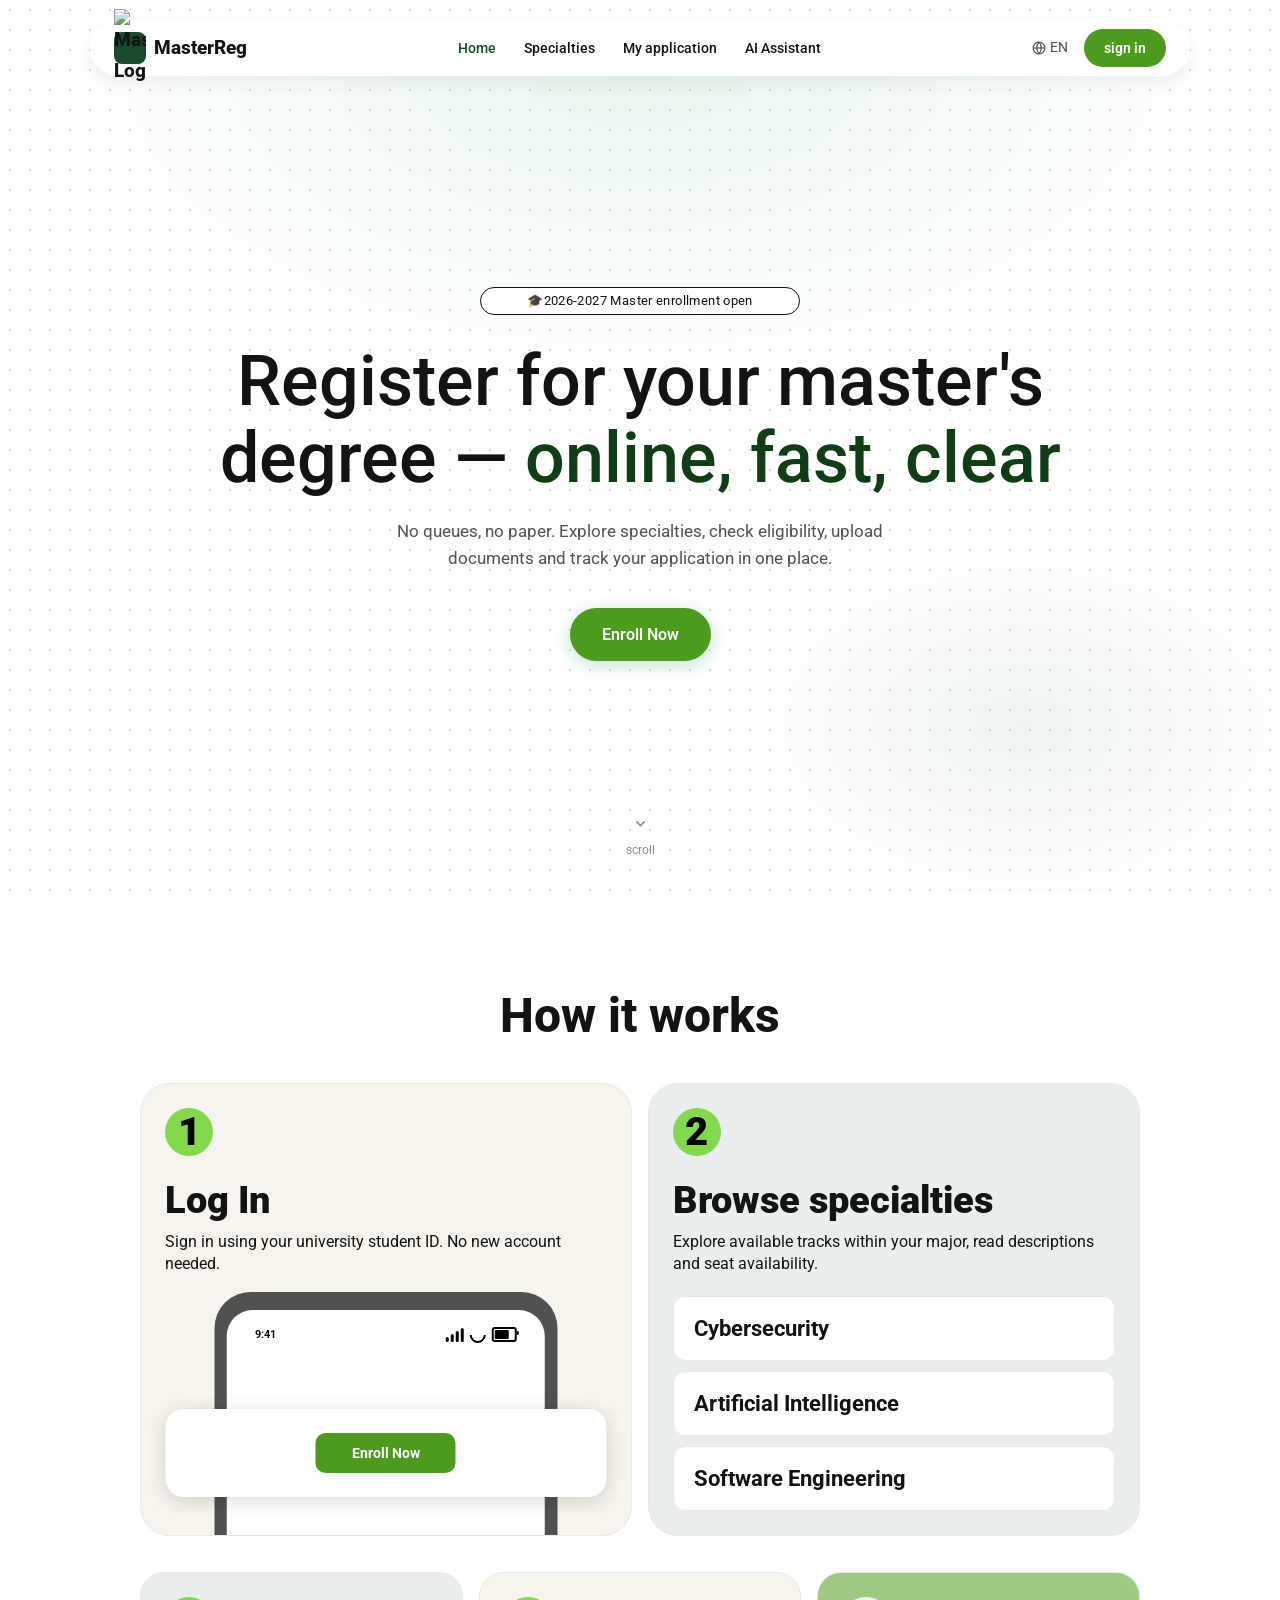
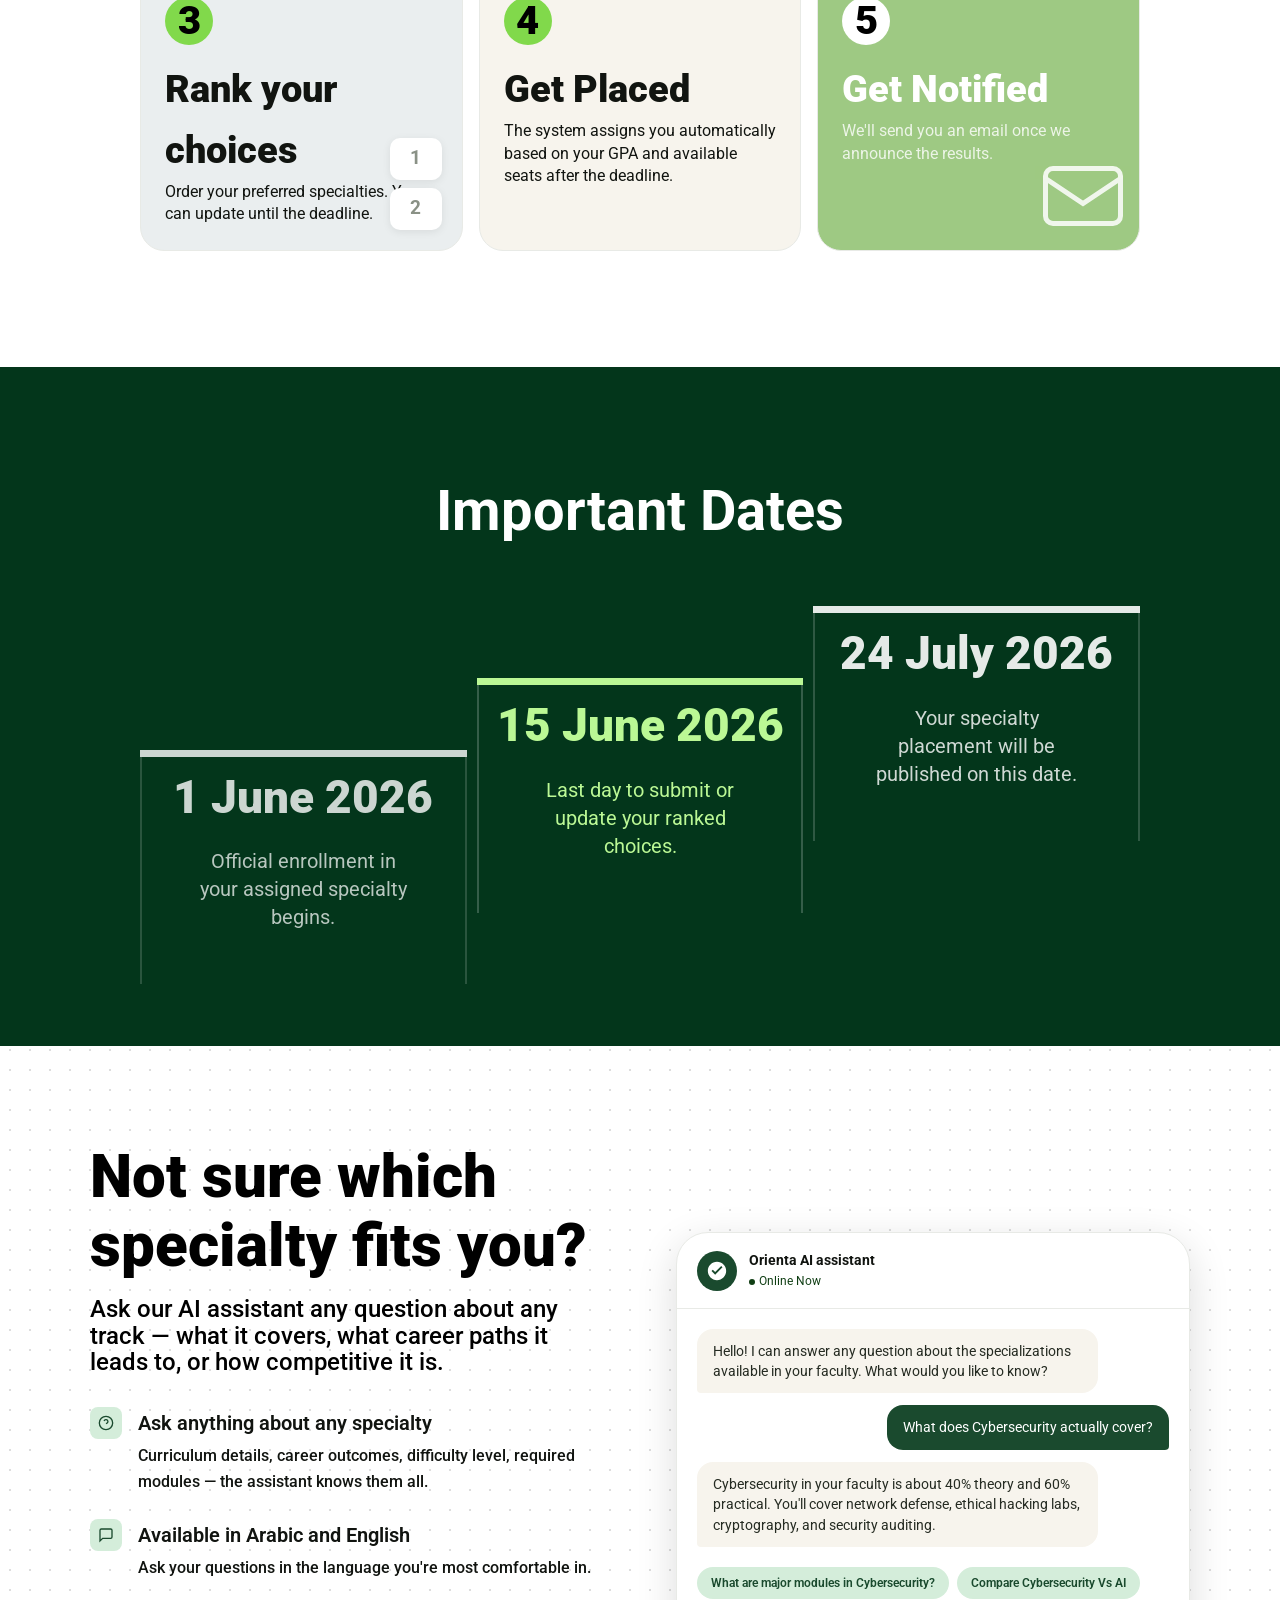
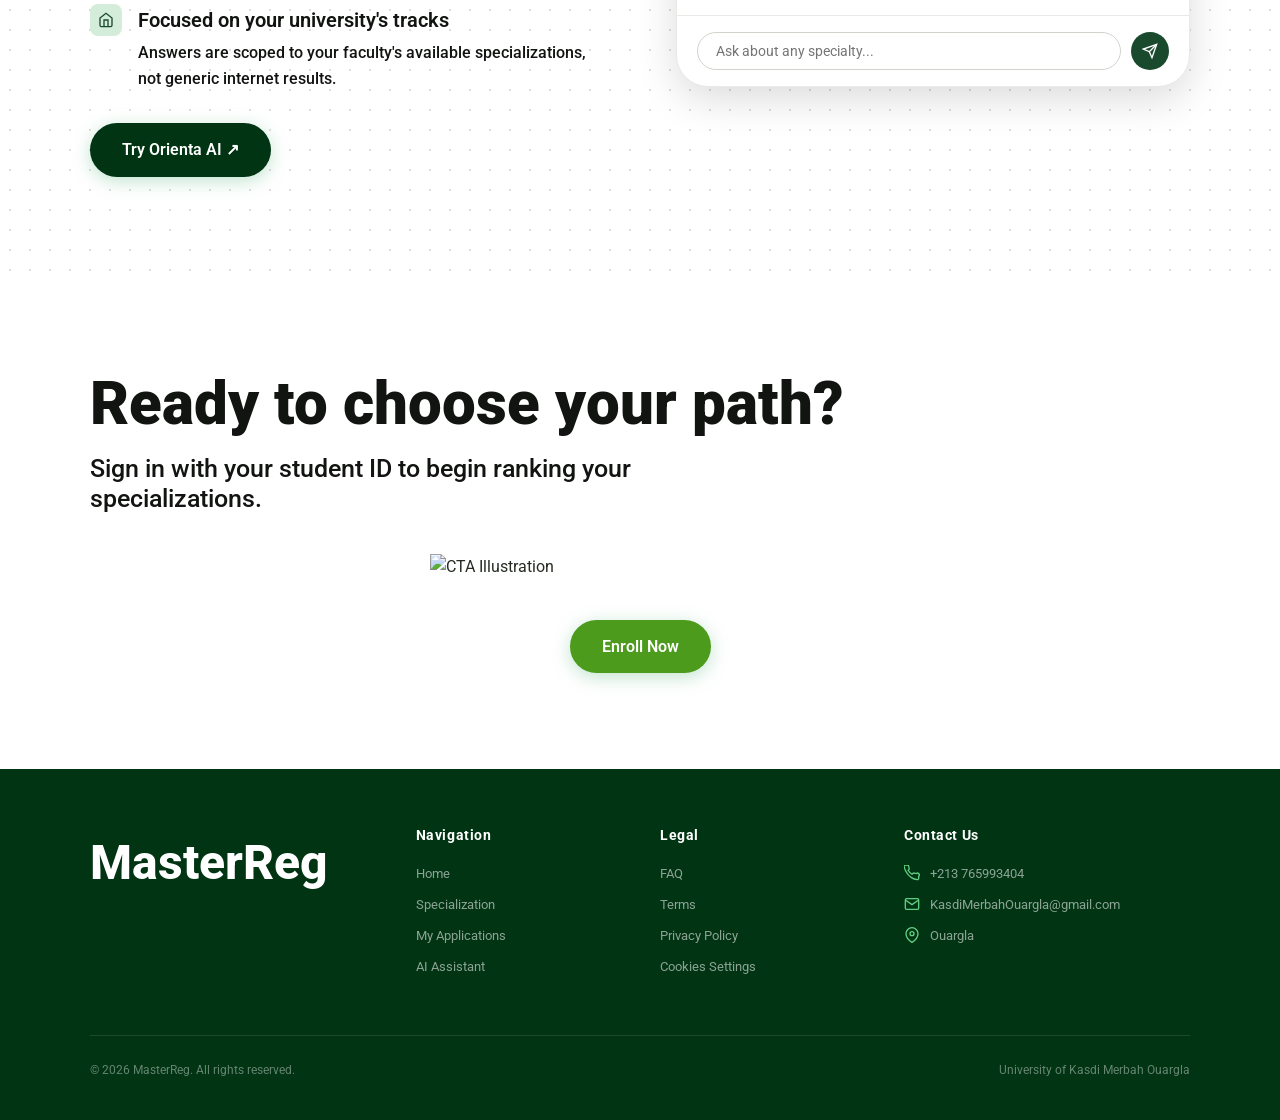
==== index.html @ 0c4c7914 "Add files via upload" ====
<!DOCTYPE html>
<html lang="en">
<head>
  <meta charset="UTF-8" />
  <meta name="viewport" content="width=device-width, initial-scale=1.0" />
  <title>MasterReg — Register for your master's degree</title>
  <link rel="stylesheet" href="style.css">
  <link href="https://fonts.googleapis.com/css2?family=Roboto:wght@400;500;700&display=swap" rel="stylesheet">
</head>
<body>

<!-- ============================================================
     NAVBAR
     ============================================================ -->
<nav class="navbar">
  <a href="index.html" class="nav-logo">
    <div class="logo-icon">
      <img src="images/logo.png" alt="MasterReg Logo">
    </div>
    MasterReg
  </a>

  <ul class="nav-links">
    <li><a href="index.html" class="active">Home</a></li>
    <li><a href="#specialties">Specialties</a></li>
    <li><a href="my-application.html">My application</a></li>
    <li><a href="orienta-ai.html">AI Assistant</a></li>
  </ul>

  <div class="nav-right">
    <span class="nav-lang">
      <svg width="14" height="14" viewBox="0 0 24 24" fill="none" stroke="currentColor" stroke-width="2"><circle cx="12" cy="12" r="10"/><line x1="2" y1="12" x2="22" y2="12"/><path d="M12 2a15 15 0 0 1 0 20M12 2a15 15 0 0 0 0 20"/></svg>
      EN
    </span>
    <a href="my-application.html" class="btn-signin">sign in</a>
  </div>
</nav>

<!-- ============================================================
     HERO
     ============================================================ -->
<section class="hero">
  <div class="hero-badge">
    
      🎓2026-2027 Master enrollment open                      
  </div>
  <h1>Register for your master's degree — <em>online, fast, clear</em></h1>
  <p>No queues, no paper. Explore specialties, check eligibility, upload documents and track your application in one place.</p>
  <div class="hero-cta">
    <a href="my-application.html" class="btn-primary">Enroll Now</a>
  </div>
  <div class="hero-scroll-hint">
    <svg viewBox="0 0 24 24" fill="none" stroke-width="2"><path d="M7 10l5 5 5-5"/></svg>
    scroll
  </div>
</section>

<!-- ============================================================
     HOW IT WORKS
     ============================================================ -->
<section class="section how-it-works" id="how-it-works">
  <div class="container">
    <h2 class="section-title">How it works</h2>
    <div class="steps-grid">

      <!-- Step 1 — Log In (tall, left) -->
      <div class="card card-1">
        <div class="badge">1</div>
        <div class="step-title">Log In</div>
        <div class="step-desc">Sign in using your university student ID. No new account needed.</div>
        <div class="phone-shadow"></div>
        <div class="phone">
          <div class="status-bar">
            <div>9:41</div>
            <div class="status-icons">
              <div class="signal"><span></span><span></span><span></span><span></span></div>
              <div class="wifi"></div>
              <div class="battery"></div>
            </div>
          </div>
        </div>
        <div class="bottom-card">
          <button class="enroll-btn">Enroll Now</button>
        </div>
      </div>

      <!-- Step 2 — Browse specialties (tall, right) -->
      <div class="card card-2">
        <div class="badge">2</div>
        <div class="step-title">Browse specialties</div>
        <div class="step-desc">Explore available tracks within your major, read descriptions and seat availability.</div>
        <div class="specialties-list">
          <div class="specialty-item">Cybersecurity</div>
          <div class="specialty-item">Artificial Intelligence</div>
          <div class="specialty-item">Software Engineering</div>
        </div>
      </div>

      <!-- Step 3 — Rank your choices (small, bottom-left) -->
      <div class="card card-3">
        <div class="badge">3</div>
        <div class="step-title">Rank your choices</div>
        <div class="step-desc">Order your preferred specialties. You can update until the deadline.</div>
        <div class="rank-illustration">
          <div class="rank-item"><span class="rank-num">1</span></div>
          <div class="rank-item"><span class="rank-num">2</span></div>
        </div>
      </div>

      <!-- Step 4 — Get Placed (small, bottom-center) -->
      <div class="card card-4">
        <div class="badge">4</div>
        <div class="step-title">Get Placed</div>
        <div class="step-desc">The system assigns you automatically based on your GPA and available seats after the deadline.</div>
      </div>

      <!-- Step 5 — Get Notified (small, bottom-right, green) -->
      <div class="card card-5">
        <div class="badge badge-dark">5</div>
        <div class="step-title step-title-light">Get Notified</div>
        <div class="step-desc step-desc-light">We'll send you an email once we announce the results.</div>
        <div class="envelope-icon">
          <svg viewBox="0 0 64 48" fill="none" xmlns="http://www.w3.org/2000/svg">
            <rect x="2" y="2" width="60" height="44" rx="6" stroke="white" stroke-width="4"/>
            <path d="M2 10l30 20L62 10" stroke="white" stroke-width="4" stroke-linecap="round"/>
          </svg>
        </div>
      </div>

    </div>
  </div>
</section>
<!-- ============================================================
     IMPORTANT DATES
     ============================================================ -->
<div class="important-dates">
  <h2 class="dates-title">Important Dates</h2>
  <div class="cards2">
      <div class="card2 card-12">
        <div class="card-date">1 June 2026</div>
        <div class="card-desc">Official enrollment in your assigned specialty begins.</div>
      </div>
      <div class="card2 card-22">
        <div class="card-date">15 June 2026</div>
        <div class="card-desc">Last day to submit or update your ranked choices.</div>
      </div>
      <div class="card2 card-32">
        <div class="card-date">24 July 2026</div>
        <div class="card-desc">Your specialty placement will be published on this date.</div>
      </div>
    </div>
</div>

<!-- ============================================================
     AI ASSISTANT SECTION
     ============================================================ -->
<section class="section ai-section">
  <div class="container">
    <div class="ai-layout">
      <div class="ai-text">
        <h2 class="section-title">Not sure which specialty fits you?</h2>
        <p class="section-sub">Ask our AI assistant any question about any track — what it covers, what career paths it leads to, or how competitive it is.</p>
        <div class="ai-benefits">
          <div class="ai-benefit">
            <div class="ai-benefit-icon">
              <svg viewBox="0 0 24 24" stroke-width="2"><circle cx="12" cy="12" r="10"/><path d="M9.09 9a3 3 0 0 1 5.83 1c0 2-3 3-3 3"/><line x1="12" y1="17" x2="12.01" y2="17"/></svg>
            </div>
            <div>
              <div class="ai-benefit-title">Ask anything about any specialty</div>
              <div class="ai-benefit-desc">Curriculum details, career outcomes, difficulty level, required modules — the assistant knows them all.</div>
            </div>
          </div>
          <div class="ai-benefit">
            <div class="ai-benefit-icon">
              <svg viewBox="0 0 24 24" stroke-width="2"><path d="M21 15a2 2 0 0 1-2 2H7l-4 4V5a2 2 0 0 1 2-2h14a2 2 0 0 1 2 2z"/></svg>
            </div>
            <div>
              <div class="ai-benefit-title">Available in Arabic and English</div>
              <div class="ai-benefit-desc">Ask your questions in the language you're most comfortable in.</div>
            </div>
          </div>
          <div class="ai-benefit">
            <div class="ai-benefit-icon">
              <svg viewBox="0 0 24 24" stroke-width="2"><path d="M3 9l9-7 9 7v11a2 2 0 0 1-2 2H5a2 2 0 0 1-2-2z"/><polyline points="9,22 9,12 15,12 15,22"/></svg>
            </div>
            <div>
              <div class="ai-benefit-title">Focused on your university's tracks</div>
              <div class="ai-benefit-desc">Answers are scoped to your faculty's available specializations, not generic internet results.</div>
            </div>
          </div>
        </div>
        <a href="orienta-ai.html" class="btn-ai">Try Orienta AI ↗</a>
      </div>

      <!-- Chat preview -->
      <div class="chat-widget">
        <div class="chat-header">
          <div class="chat-avatar">
            <svg viewBox="0 0 24 24"><path d="M12 2C6.48 2 2 6.48 2 12s4.48 10 10 10 10-4.48 10-10S17.52 2 12 2zm-2 14l-4-4 1.41-1.41L10 13.17l6.59-6.59L18 8l-8 8z"/></svg>
          </div>
          <div class="chat-info">
            <div class="chat-name">Orienta AI assistant</div>
            <div class="chat-status">Online Now</div>
          </div>
        </div>
        <div class="chat-body">
          <div class="chat-msg bot">Hello! I can answer any question about the specializations available in your faculty. What would you like to know?</div>
          <div class="chat-msg user">What does Cybersecurity actually cover?</div>
          <div class="chat-msg bot">Cybersecurity in your faculty is about 40% theory and 60% practical. You'll cover network defense, ethical hacking labs, cryptography, and security auditing.</div>
        </div>
        <div class="chat-suggestions">
          <span class="chat-suggestion">What are major modules in Cybersecurity?</span>
          <span class="chat-suggestion">Compare Cybersecurity Vs AI</span>
        </div>
        <div class="chat-input-row">
          <input class="chat-input" type="text" placeholder="Ask about any specialty..." />
          <button class="chat-send">
            <svg viewBox="0 0 24 24" stroke-width="2"><line x1="22" y1="2" x2="11" y2="13"/><polygon points="22,2 15,22 11,13 2,9"/></svg>
          </button>
        </div>
      </div>
    </div>
  </div>
</section>

<!-- ============================================================
   CTA SECTION
   ============================================================ -->
<section class="section cta-section">
  <div class="container cta-container">

    <!-- TEXT (TOP LEFT) -->
    <div class="cta-text">
      <h2 class="section-title">
        Ready to choose your path?
      </h2>

      <p class="section-sub">
        Sign in with your student ID to begin ranking your specializations.
      </p>
    </div>

    <!-- IMAGE (CENTER) -->
    <div class="cta-image">
      <img src="images/laptop.png" alt="CTA Illustration">
    </div>

    <!-- BUTTON (CENTER) -->
    <div class="cta-button">
      <a href="my-application.html" class="btn-primary">
        Enroll Now
      </a>
    </div>

  </div>
</section>

<!-- ============================================================
     FOOTER
     ============================================================ -->
<footer class="footer">
  <div class="container">
    <div class="footer-grid">
      <div class="footer-brand">
        <div class="footer-logo">MasterReg</div>
      </div>
      <div class="footer-col">
        <div class="footer-col-title">Navigation</div>
        <a href="index.html">Home</a>
        <a href="#specialties">Specialization</a>
        <a href="my-application.html">My Applications</a>
        <a href="orienta-ai.html">AI Assistant</a>
      </div>
      <div class="footer-col">
        <div class="footer-col-title">Legal</div>
        <a href="#">FAQ</a>
        <a href="#">Terms</a>
        <a href="#">Privacy Policy</a>
        <a href="#">Cookies Settings</a>
      </div>
      <div class="footer-col">
        <div class="footer-col-title">Contact Us</div>
        <div class="footer-contact">
          <div class="footer-contact-item">
            <svg viewBox="0 0 24 24" fill="none" stroke-width="2"><path d="M22 16.92v3a2 2 0 01-2.18 2 19.79 19.79 0 01-8.63-3.07A19.5 19.5 0 013.07 9.8a19.79 19.79 0 01-3.07-8.67A2 2 0 012 .18h3a2 2 0 012 1.72c.127.96.361 1.903.7 2.81a2 2 0 01-.45 2.11L6.09 7.91a16 16 0 006 6l1.27-1.27a2 2 0 012.11-.45c.907.339 1.85.573 2.81.7A2 2 0 0122 16.92z"/></svg>
            +213 765993404
          </div>
          <div class="footer-contact-item">
            <svg viewBox="0 0 24 24" fill="none" stroke-width="2"><path d="M4 4h16c1.1 0 2 .9 2 2v12c0 1.1-.9 2-2 2H4c-1.1 0-2-.9-2-2V6c0-1.1.9-2 2-2z"/><polyline points="22,6 12,13 2,6"/></svg>
            KasdiMerbahOuargla@gmail.com
          </div>
          <div class="footer-contact-item">
            <svg viewBox="0 0 24 24" fill="none" stroke-width="2"><path d="M21 10c0 7-9 13-9 13s-9-6-9-13a9 9 0 0118 0z"/><circle cx="12" cy="10" r="3"/></svg>
            Ouargla
          </div>
        </div>
      </div>
    </div>
    <div class="footer-bottom">
      <p>© 2026 MasterReg. All rights reserved.</p>
      <p>University of Kasdi Merbah Ouargla</p>
    </div>
  </div>
</footer>

<!-- Add Spec Modal -->
<div class="modal-overlay" id="addSpecModal">
  <div class="modal">
    <div class="modal-title">Add Specialization</div>
    <div class="modal-desc">Enter the name of the specialization you want to add to your list.</div>
    <input class="modal-input modal-spec-input" type="text" placeholder="e.g. Data Science" />
    <div class="modal-actions">
      <button class="btn-save-draft modal-close" style="flex:1;">Cancel</button>
      <button class="btn-submit-app modal-add-btn" style="flex:2;">Add</button>
    </div>
  </div>
</div>

<script src="js/main.js"></script>
</body>
</html>
---- style.css ----
/* Fonts loaded locally — no external requests needed */

/* ============================================================
   DESIGN SYSTEM — MasterReg
   ============================================================ */
:root {
  --green-dark: #1a4a2e;
  --green-mid:  #2d6a46;
  --green-primary: #4D9B1D;
  --green-bright: #103e14;
  --green-accent: #5fcf82;
  --green-light: #e8f5ee;
  --green-badge: #d4edda;

  --white: #ffffff;
  --off-white: #f7f8f6;
  --gray-50: #F7F4ED;
  --gray-100: #e8eae6;
  --gray-200: #d0d4cc;
  --gray-400: #8a9186;
  --gray-600: #4e5549;
  --gray-800: #252b22;
  --black: #111410;

  --font-display: 'Roboto', sans-serif;
  --font-body: 'Roboto', sans-serif;
  
  --radius-sm: 6px;
  --radius-md: 12px;
  --radius-lg: 20px;
  --radius-xl: 32px;
  --radius-full: 999px;

  --shadow-sm: 0 1px 4px rgba(0,0,0,.06);
  --shadow-md: 0 4px 16px rgba(0,0,0,.10);
  --shadow-lg: 0 12px 40px rgba(0,0,0,.14);

  --transition: .25s cubic-bezier(.4,0,.2,1);
}

/* -------- Reset -------- */
*, *::before, *::after { box-sizing: border-box; margin: 0; padding: 0; }
html { scroll-behavior: smooth; }
body {
  font-family: var(--font-body);
  color: var(--gray-800);
  background: var(--white);
  line-height: 1.6;
  -webkit-font-smoothing: antialiased;
  /* dots only behind navbar */
  background: var(--white);
  background-image: radial-gradient(#ddd 1.2px, transparent 1.2px);
  background-size: 20px 20px;
  
}
img { max-width: 100%; display: block; }
svg { overflow: hidden; flex-shrink: 0; }
a { text-decoration: none; color: inherit; }
ul { list-style: none; }
button { cursor: pointer; font-family: inherit; border: none; outline: none; }

/* ============================================================
   NAVBAR
   ============================================================ */
.navbar {
  position: sticky;
  top: 20px;
  z-index: 1000;

  width: min(1100px, calc(100% - 32px));
  margin: 0 auto;

  height: 56px;
  
  background: #ffffff;
  border-radius: 40px;

  display: flex;
  align-items: center;
  justify-content: space-between;

  padding: 0 24px;

  box-shadow: 0 6px 20px rgba(0, 0, 0, 0.06);
}
.nav-logo {
  display: flex;
  align-items: center;
  gap: 8px;
  font-family: var(--font-display);
  font-weight: 800;
  font-size: 1.2rem;
  color: var(--black);
}
.nav-logo .logo-icon {
  width: 32px; height: 32px;
  background: var(--green-dark);
  border-radius: 8px;
  display: flex; align-items: center; justify-content: center;
}
.nav-logo .logo-icon svg { width: 18px; height: 18px; fill: var(--white); display: block; }

.nav-links {
  display: flex;
  align-items: center;
  gap: 28px;
}
.nav-links a {
  font-size: .9rem;
  font-weight: 500;
  color: var(--black);
  transition: color var(--transition);
}
.nav-links a:hover, .nav-links a.active { color: var(--green-dark); }

.nav-right {
  display: flex;
  align-items: center;
  gap: 16px;
}
.nav-lang {
  font-size: .85rem;
  color: var(--gray-600);
  display: flex; align-items: center; gap: 4px;
}
.btn-signin {
  background: var(--green-primary);
  color: var(--white);
  padding: 8px 20px;
  border-radius: var(--radius-full);
  font-size: .875rem;
  font-weight: 600;
  transition: background var(--transition), transform var(--transition);
}
.btn-signin:hover { background: var(--green-mid); transform: translateY(-1px); }

.nav-avatar {
  width: 36px; height: 36px;
  border-radius: 50%;
  background: var(--green-badge);
  display: flex; align-items: center; justify-content: center;
  font-weight: 700;
  font-size: .85rem;
  color: var(--green-dark);
}

/* ============================================================
   BUTTONS
   ============================================================ */
.btn-primary {
  display: inline-flex;
  align-items: center;
  gap: 8px;
  background: var(--green-primary);
  color: var(--white);
  padding: 14px 32px;
  border-radius: var(--radius-full);
  font-size: 1rem;
  font-weight: 600;
  font-family: var(--font-display);
  transition: background var(--transition), transform var(--transition), box-shadow var(--transition);
  box-shadow: 0 4px 18px rgba(76,175,114,.35);
}
.btn-primary:hover {
  background: var(--green-accent);
  transform: translateY(-2px);
  box-shadow: 0 8px 28px rgba(76,175,114,.45);
}
.btn-secondary {
  display: inline-flex;
  align-items: center;
  gap: 8px;
  background: var(--white);
  color: var(--green-dark);
  border: 2px solid var(--green-dark);
  padding: 12px 28px;
  border-radius: var(--radius-full);
  font-size: .95rem;
  font-weight: 600;
  transition: all var(--transition);
}
.btn-secondary:hover { background: var(--green-dark); color: var(--white); }

.btn-outline-white {
  display: inline-flex;
  align-items: center;
  gap: 8px;
  background: transparent;
  color: var(--white);
  border: 2px solid rgba(255,255,255,.5);
  padding: 10px 24px;
  border-radius: var(--radius-full);
  font-size: .9rem;
  font-weight: 600;
  transition: all var(--transition);
}
.btn-outline-white:hover { background: rgba(255,255,255,.15); border-color: var(--white); }

/* ============================================================
   SECTION COMMONS
   ============================================================ */
.section { padding: 96px 40px; }
.section-sm { padding: 60px 40px; }
.container { max-width: 1100px; margin: 0 auto; }
.section-label {
  display: inline-flex;
  align-items: center;
  gap: 8px;
  background: var(--green-badge);
  color: var(--green-dark);
  padding: 6px 16px;
  border-radius: var(--radius-full);
  font-size: .8rem;
  font-weight: 600;
  margin-bottom: 20px;
  letter-spacing: .04em;
}
.section-title {
  font-family: var(--font-display);
  font-size: clamp(2rem, 5vw, 3rem);
  font-weight: 800;
  color: var(--black);
  line-height: 1.15;
  margin-bottom: 16px;
}
.section-sub {
  font-size: 1rem;
  color: var(--gray-600);
  max-width: 560px;
  line-height: 1.7;
}

/* ============================================================
   HERO
   ============================================================ */
.hero {
  min-height: calc(100vh - 64px);
  display: flex;
  flex-direction: column;
  align-items: center;
  justify-content: center;
  text-align: center;
  padding: 80px 40px;
  position: relative;
  overflow: hidden;
  
}
.hero::before {
  content: '';
  position: absolute;
  inset: 0;
  background:
    radial-gradient(ellipse 70% 60% at 50% 0%, rgba(76,175,114,.12) 0%, transparent 70%),
    radial-gradient(ellipse 40% 40% at 80% 80%, rgba(42,106,68,.08) 0%, transparent 60%);
  pointer-events: none;
}
.hero-badge {
  display: flex;
  justify-content: center;
  align-items: center;
  gap: 8px;
  background: var(--white);
  font-family: var(--font-display);;
  border: 1px solid var(--black);
  width: min(320px, calc(100% - 32px));
  color: var(--black);
  padding: 6px 18px;
  border-radius: var(--radius-full);
  font-size: .8rem;
  font-weight: 400;
  height: 28px ;
  margin-bottom: 28px;
  letter-spacing: .03em;
  animation: fadeUp .6s ease both;
}
.hero-badge span {
  display: inline-block;
  width: 8px;
  height: 8px;
  background: var(--green-bright);
  border-radius: 50%;
}
.hero h1 {
  font-family: var(--font-display);
  font-size: clamp(2.6rem, 7vw, 4.4rem);
  font-weight: 500;
  color: var(--black);
  max-width: 14ch; /* adjust this number */
  line-height: 1.1;
  max-width: 900px;
  margin-bottom: 20px;
  animation: fadeUp .7s .1s ease both;
}
.hero h1 em { font-style: normal; color: var(--green-bright); }
.hero p {
  font-size: 1.05rem;
  color: var(--gray-600);
  max-width: 500px;
  margin-bottom: 36px;
  animation: fadeUp .7s .2s ease both;
}
.hero-cta {
  animation: fadeUp .7s .3s ease both;
}
.hero-scroll-hint {
  position: absolute;
  bottom: 32px;
  left: 50%;
  transform: translateX(-50%);
  display: flex; flex-direction: column; align-items: center; gap: 8px;
  color: var(--gray-400);
  font-size: .75rem;
  animation: bounce 2s infinite;
}
.hero-scroll-hint svg { width: 20px; height: 20px; stroke: var(--gray-400); }

/* ============================================================
   HOW IT WORKS
   ============================================================ */
.how-it-works { background: var(--white); }
.how-it-works .section-title { text-align: center; }
.steps-grid {
  display: grid;
  grid-template-columns: repeat(auto-fit, minmax(200px, 1fr));
  gap: 20px;
  margin-top: 56px;
}





/* ============================================================
   AI ASSISTANT SECTION
   ============================================================ */
.ai-layout {
  display: grid;
  grid-template-columns: 1fr 1fr;
  gap: 72px;
  align-items: center;
}
.ai-section .section-title {
  font-size: 60px;
  color: #000000;
  font-weight: 900 ;
  font-family: var(--font-display);
}
.ai-section .section-sub{
  font-size: 24px;
  color: #000000;
  font-weight: 500;
  line-height: 1.1;
  font-family: var(--font-display);

}

.ai-benefits { display: flex; flex-direction: column; gap: 24px; margin: 32px 0; }
.ai-benefit {
  display: flex;
  gap: 16px;
  align-items: flex-start;
}
.ai-benefit-icon {
  width: 32px; height: 32px; flex-shrink: 0;
  background: var(--green-badge);
  border-radius: 8px;
  display: flex; align-items: center; justify-content: center;
}
.ai-benefit-icon svg { width: 16px; height: 16px; stroke: var(--green-dark); fill: none; }
.ai-benefit-title { font-weight: 600; font-size: 20px; color: var(--black); margin-bottom: 4px; font-family: var(--font-display) }
.ai-benefit-desc { font-weight: 500;font-size: 16px; color: var(--black); font-family: var(--font-display); }

/* Chat widget */
.chat-widget {
  background: var(--white);
  border-radius: var(--radius-xl);
  box-shadow: var(--shadow-lg);
  overflow: hidden;
  border: 1.5px solid var(--gray-100);
}
.btn-ai{
  display: inline-flex;
  align-items: center;
  gap: 8px;
  background: #013413;
  color: var(--white);
  padding: 14px 32px;
  border-radius: var(--radius-full);
  font-size: 1rem;
  font-weight: 600;
  font-family: var(--font-display);
  transition: background var(--transition), transform var(--transition), box-shadow var(--transition);
  box-shadow: 0 4px 18px rgba(76,175,114,.35);
}
.chat-header {
  padding: 16px 20px;
  border-bottom: 1px solid var(--gray-100);
  display: flex; align-items: center; gap: 12px;
}
.chat-avatar {
  width: 40px; height: 40px;
  background: var(--green-dark);
  border-radius: 50%;
  display: flex; align-items: center; justify-content: center;
}
.chat-avatar svg { width: 22px; height: 22px; fill: var(--white); }
.chat-info .chat-name { font-weight: 700; font-size: .9rem; color: var(--black); }
.chat-info .chat-status {
  font-size: .75rem; color: var(--green-bright);
  display: flex; align-items: center; gap: 4px;
}
.chat-info .chat-status::before {
  content: ''; width: 6px; height: 6px;
  background: var(--green-bright); border-radius: 50%;
}
.chat-body { padding: 20px; display: flex; flex-direction: column; gap: 12px; min-height: 220px; }
.chat-msg {
  max-width: 85%;
  padding: 12px 16px;
  border-radius: 16px;
  font-size: .85rem;
  line-height: 1.5;
}
.chat-msg.bot {
  background: var(--gray-50);
  color: var(--gray-800);
  align-self: flex-start;
  border-bottom-left-radius: 4px;
}
.chat-msg.user {
  background: var(--green-dark);
  color: var(--white);
  align-self: flex-end;
  border-bottom-right-radius: 4px;
}
.chat-suggestions {
  padding: 0 20px 16px;
  display: flex; flex-wrap: wrap; gap: 8px;
}
.chat-suggestion {
  padding: 6px 14px;
  background: var(--green-badge);
  color: var(--green-dark);
  border-radius: var(--radius-full);
  font-size: .78rem;
  font-weight: 600;
  cursor: pointer;
  transition: background var(--transition);
}
.chat-suggestion:hover { background: var(--green-bright); color: var(--white); }
.chat-input-row {
  padding: 16px 20px;
  border-top: 1px solid var(--gray-100);
  display: flex; gap: 10px; align-items: center;
}
.chat-input {
  flex: 1;
  border: 1.5px solid var(--gray-200);
  border-radius: var(--radius-full);
  padding: 10px 18px;
  font-size: .85rem;
  font-family: var(--font-body);
  color: var(--gray-800);
  outline: none;
  transition: border-color var(--transition);
}
.chat-input:focus { border-color: var(--green-primary); }
.chat-send {
  width: 38px; height: 38px;
  background: var(--green-dark);
  border-radius: 50%;
  display: flex; align-items: center; justify-content: center;
  transition: background var(--transition);
  flex-shrink: 0;
}
.chat-send:hover { background: var(--green-mid); }
.chat-send svg { width: 16px; height: 16px; stroke: var(--white); fill: none; }
.chat-counter { font-size: .72rem; color: var(--gray-400); text-align: right; padding: 0 20px 8px; }

/* ============================================================
   CTA SECTION
   ============================================================ */
  
.cta-section {
  background: var(--white);
}

/* overall layout */
.cta-container {
  display: flex;
  flex-direction: column;
  gap: 40px;
}

/* TEXT TOP LEFT */
.cta-text {
  text-align: left;
}
.cta-text .section-title{
  color: var(--black);
  font-size:60px;
  font-family:var(--font-display);
  font-weight:900;
}
.cta-text .section-sub{
  color: var(--black);
  font-size:25px;
  font-family:var(--font-display);
  font-weight:500;
  line-height: 1.2;
}
/* IMAGE CENTER */
.cta-image {
  display: flex;
  justify-content: center;
}

.cta-image img {
  width: 100%;
  max-width: 420px;
  height: auto;
  object-fit: contain;
}

/* BUTTON CENTER */
.cta-button {
  display: flex;
  justify-content: center;
}
/* ============================================================
   FOOTER
   ============================================================ */
.footer {
  background: #013413;
  color: var(--white);
  padding: 56px 40px 40px;
}
.footer-grid {
  display: grid;
  grid-template-columns: 1.4fr 1fr 1fr 1.4fr;
  gap: 40px;
  margin-bottom: 48px;
}
.footer-brand .footer-logo {
  font-family: var(--font-display);
  font-size: 48px;
  font-weight: 800;
  margin-bottom: 12px;
}
.footer-col-title {
  font-weight: 700;
  font-size: .85rem;
  margin-bottom: 16px;
  color: var(--white);
  letter-spacing: .04em;
}
.footer-col a {
  display: block;
  font-size: .82rem;
  color: rgba(255,255,255,.55);
  margin-bottom: 10px;
  transition: color var(--transition);
}
.footer-col a:hover { color: var(--white); }
.footer-contact { display: flex; flex-direction: column; gap: 10px; }
.footer-contact-item {
  display: flex; align-items: center; gap: 10px;
  font-size: .82rem; color: rgba(255,255,255,.55);
}
.footer-contact-item svg { width: 16px; height: 16px; stroke: var(--green-accent); flex-shrink: 0; }
.footer-bottom {
  border-top: 1px solid rgba(255,255,255,.1);
  padding-top: 24px;
  display: flex; justify-content: space-between; align-items: center;
}
.footer-bottom p { font-size: .78rem; color: rgba(255,255,255,.4); }

/* ============================================================
   MY APPLICATION PAGE
   ============================================================ */
.app-page { background: var(--gray-50); min-height: 100vh; }

.deadline-banner {
  background: var(--white);
  border-bottom: 1px solid var(--gray-100);
  padding: 12px 40px;
  display: flex;
  align-items: center;
  justify-content: center;
  gap: 16px;
}
.deadline-label {
  display: flex; align-items: center; gap: 8px;
  font-size: .85rem; font-weight: 600; color: var(--gray-600);
}
.deadline-label .dot { width: 8px; height: 8px; border-radius: 50%; background: #e87722; }
.countdown {
  display: flex;
  gap: 6px;
  align-items: center;
}
.countdown-unit {
  background: var(--green-dark);
  color: var(--white);
  padding: 4px 10px;
  border-radius: 6px;
  font-size: .9rem;
  font-weight: 700;
  font-family: var(--font-display);
  min-width: 36px;
  text-align: center;
}
.countdown-sep { color: var(--gray-600); font-weight: 700; }

.app-layout {
  display: grid;
  grid-template-columns: 1fr 320px;
  gap: 24px;
  max-width: 1000px;
  margin: 40px auto;
  padding: 0 24px 80px;
}
.app-main-title {
  font-family: var(--font-display);
  font-size: 1.6rem;
  font-weight: 800;
  color: var(--black);
  margin-bottom: 6px;
}
.app-main-desc { font-size: .9rem; color: var(--gray-600); margin-bottom: 24px; }

.card {
  background: var(--white);
  border-radius: var(--radius-lg);
  border: 1.5px solid var(--gray-100);
  padding: 28px;
  margin-bottom: 20px;
}
.card-title {
  font-family: var(--font-display);
  font-size: 1rem;
  font-weight: 700;
  color: var(--black);
  margin-bottom: 6px;
}
.card-sub { font-size: .8rem; color: var(--gray-400); margin-bottom: 20px; }

.specialization-list { display: flex; flex-direction: column; gap: 10px; }
.spec-item {
  display: flex;
  align-items: center;
  gap: 12px;
  padding: 14px 18px;
  background: var(--gray-50);
  border-radius: var(--radius-md);
  border: 1.5px solid var(--gray-100);
  cursor: grab;
  transition: box-shadow var(--transition), border-color var(--transition);
  user-select: none;
}
.spec-item:hover { box-shadow: var(--shadow-sm); border-color: var(--green-badge); }
.spec-item.dragging { opacity: .5; box-shadow: var(--shadow-md); }
.spec-rank {
  width: 28px; height: 28px; flex-shrink: 0;
  border-radius: 50%;
  background: var(--green-badge);
  color: var(--green-dark);
  font-weight: 800; font-size: .85rem;
  display: flex; align-items: center; justify-content: center;
}
.spec-name { flex: 1; font-weight: 600; font-size: .9rem; color: var(--gray-800); }
.spec-seats { font-size: .75rem; color: var(--gray-400); }
.spec-remove {
  width: 28px; height: 28px;
  border-radius: 50%;
  background: #ffeaea;
  color: #d63f3f;
  display: flex; align-items: center; justify-content: center;
  transition: background var(--transition);
  flex-shrink: 0;
}
.spec-remove:hover { background: #ffd0d0; }
.spec-remove svg { width: 14px; height: 14px; stroke: currentColor; fill: none; }
.drag-handle { color: var(--gray-300); cursor: grab; margin-right: 4px; }

.add-spec-btn {
  width: 100%;
  padding: 14px;
  background: transparent;
  border: 1.5px dashed var(--gray-200);
  border-radius: var(--radius-md);
  color: var(--gray-400);
  font-size: .85rem;
  font-weight: 500;
  display: flex; align-items: center; justify-content: center; gap: 8px;
  transition: border-color var(--transition), color var(--transition);
  margin-top: 10px;
}
.add-spec-btn:hover { border-color: var(--green-primary); color: var(--green-primary); }

.app-form-actions {
  display: flex; gap: 12px; margin-top: 24px;
}
.btn-save-draft {
  flex: 1;
  background: var(--white);
  border: 1.5px solid var(--gray-200);
  color: var(--gray-600);
  padding: 13px 20px;
  border-radius: var(--radius-full);
  font-size: .9rem;
  font-weight: 600;
  transition: all var(--transition);
}
.btn-save-draft:hover { border-color: var(--green-dark); color: var(--green-dark); }
.btn-submit-app {
  flex: 2;
  background: var(--green-dark);
  color: var(--white);
  padding: 13px 20px;
  border-radius: var(--radius-full);
  font-size: .9rem;
  font-weight: 600;
  transition: all var(--transition);
}
.btn-submit-app:hover { background: var(--green-mid); }

/* Student profile card */
.profile-card {
  background: var(--white);
  border-radius: var(--radius-lg);
  border: 1.5px solid var(--gray-100);
  padding: 24px;
  margin-bottom: 20px;
}
.profile-avatar {
  width: 48px; height: 48px;
  border-radius: 50%;
  background: var(--green-badge);
  display: flex; align-items: center; justify-content: center;
  font-weight: 800; font-size: 1.1rem;
  color: var(--green-dark);
  margin-bottom: 12px;
}
.profile-name { font-weight: 700; font-size: 1rem; color: var(--black); margin-bottom: 4px; }
.profile-detail { font-size: .8rem; color: var(--gray-500); margin-bottom: 2px; }

.instructions-card {
  background: var(--white);
  border-radius: var(--radius-lg);
  border: 1.5px solid var(--gray-100);
  padding: 24px;
  margin-bottom: 20px;
}
.instructions-card .card-title { margin-bottom: 16px; }
.instruction-list { display: flex; flex-direction: column; gap: 14px; }
.instruction-item { display: flex; gap: 12px; align-items: flex-start; }
.instruction-num {
  width: 24px; height: 24px; flex-shrink: 0;
  border-radius: 50%;
  background: var(--green-badge);
  color: var(--green-dark);
  font-size: .78rem; font-weight: 800;
  display: flex; align-items: center; justify-content: center;
}
.instruction-text { font-size: .83rem; color: var(--gray-600); line-height: 1.5; }

.orienta-card {
  background: var(--white);
  border-radius: var(--radius-lg);
  border: 1.5px solid var(--gray-100);
  padding: 24px;
}
.orienta-card .orienta-logo-row {
  display: flex; align-items: center; gap: 10px; margin-bottom: 12px;
}
.orienta-small-icon {
  width: 32px; height: 32px;
  background: var(--green-dark);
  border-radius: 8px;
  display: flex; align-items: center; justify-content: center;
}
.orienta-small-icon svg { width: 18px; height: 18px; fill: var(--white); }
.orienta-card-title { font-weight: 700; font-size: .95rem; color: var(--black); }
.orienta-card-desc { font-size: .82rem; color: var(--gray-600); margin-bottom: 16px; line-height: 1.5; }
.btn-orienta {
  display: inline-flex; align-items: center; gap: 6px;
  background: var(--green-dark);
  color: var(--white);
  padding: 10px 20px;
  border-radius: var(--radius-full);
  font-size: .85rem;
  font-weight: 600;
  transition: background var(--transition);
}
.btn-orienta:hover { background: var(--green-mid); }

/* ============================================================
   ORIENTA AI PAGE
   ============================================================ */
.orienta-page { background: var(--off-white); min-height: 100vh; }
.orienta-hero {
  text-align: center;
  padding: 80px 40px 56px;
}
.orienta-main-icon {
  width: 80px; height: 80px;
  background: var(--green-dark);
  border-radius: 20px;
  display: flex; align-items: center; justify-content: center;
  margin: 0 auto 24px;
  box-shadow: 0 8px 28px rgba(26,74,46,.35);
}
.orienta-main-icon svg { width: 44px; height: 44px; fill: var(--white); }
.orienta-hero h1 {
  font-family: var(--font-display);
  font-size: clamp(1.8rem, 4vw, 2.6rem);
  font-weight: 800;
  color: var(--black);
  max-width: 540px;
  margin: 0 auto 16px;
}
.orienta-hero p {
  font-size: 1rem;
  color: var(--gray-600);
  max-width: 480px;
  margin: 0 auto;
}

.orienta-prompts {
  display: flex;
  justify-content: center;
  gap: 16px;
  flex-wrap: wrap;
  padding: 0 40px 40px;
  max-width: 800px;
  margin: 0 auto;
}
.prompt-card {
  background: var(--white);
  border: 1.5px solid var(--gray-100);
  border-radius: var(--radius-md);
  padding: 14px 20px;
  cursor: pointer;
  transition: all var(--transition);
  text-align: left;
  min-width: 180px;
  flex: 1;
  max-width: 220px;
}
.prompt-card:hover { border-color: var(--green-primary); box-shadow: var(--shadow-sm); }
.prompt-card-label {
  font-size: .78rem;
  color: var(--gray-400);
  margin-bottom: 4px;
  display: flex; align-items: center; gap: 6px;
}
.prompt-card-label svg { width: 14px; height: 14px; stroke: var(--gray-400); }
.prompt-card-text { font-size: .88rem; font-weight: 600; color: var(--gray-800); }

.orienta-chat-container {
  max-width: 720px;
  margin: 0 auto;
  padding: 0 24px 80px;
}
.orienta-chat {
  background: var(--white);
  border-radius: var(--radius-xl);
  border: 1.5px solid var(--gray-100);
  overflow: hidden;
  box-shadow: var(--shadow-md);
}
.orienta-chat-body {
  padding: 24px;
  min-height: 300px;
  display: flex;
  flex-direction: column;
  gap: 14px;
  max-height: 500px;
  overflow-y: auto;
}
.orienta-input-area {
  padding: 16px 20px;
  border-top: 1px solid var(--gray-100);
}
.orienta-input-row {
  display: flex; align-items: center; gap: 10px;
  border: 1.5px solid var(--gray-200);
  border-radius: var(--radius-full);
  padding: 8px 8px 8px 18px;
  transition: border-color var(--transition);
}
.orienta-input-row:focus-within { border-color: var(--green-primary); }
.orienta-input {
  flex: 1;
  border: none; outline: none;
  font-size: .9rem;
  font-family: var(--font-body);
  color: var(--gray-800);
  background: transparent;
}
.char-count { font-size: .75rem; color: var(--gray-400); }
.orienta-tags {
  display: flex; gap: 8px; flex-wrap: wrap;
  padding: 12px 20px 0;
}
.orienta-tag {
  padding: 6px 14px;
  background: var(--gray-50);
  border: 1.5px solid var(--gray-100);
  border-radius: var(--radius-full);
  font-size: .78rem;
  font-weight: 600;
  color: var(--gray-600);
  cursor: pointer;
  transition: all var(--transition);
}
.orienta-tag:hover { border-color: var(--green-primary); color: var(--green-dark); background: var(--green-badge); }

/* ============================================================
   ANIMATIONS
   ============================================================ */
@keyframes fadeUp {
  from { opacity: 0; transform: translateY(24px); }
  to   { opacity: 1; transform: translateY(0); }
}
@keyframes bounce {
  0%, 100% { transform: translateX(-50%) translateY(0); }
  50%       { transform: translateX(-50%) translateY(8px); }
}
@keyframes countdown-pulse {
  0%, 100% { opacity: 1; }
  50%       { opacity: .7; }
}
.countdown-unit { animation: countdown-pulse 1s infinite; }

/* ============================================================
   MODAL / OVERLAY
   ============================================================ */
.modal-overlay {
  position: fixed; inset: 0;
  background: rgba(0,0,0,.4);
  display: flex; align-items: center; justify-content: center;
  z-index: 200;
  opacity: 0; pointer-events: none;
  transition: opacity var(--transition);
}
.modal-overlay.open { opacity: 1; pointer-events: all; }
.modal {
  background: var(--white);
  border-radius: var(--radius-xl);
  padding: 36px;
  max-width: 480px;
  width: 90%;
  transform: scale(.95);
  transition: transform var(--transition);
}
.modal-overlay.open .modal { transform: scale(1); }
.modal-title { font-family: var(--font-display); font-size: 1.3rem; font-weight: 800; margin-bottom: 8px; }
.modal-desc { font-size: .9rem; color: var(--gray-600); margin-bottom: 24px; }
.modal-input {
  width: 100%;
  border: 1.5px solid var(--gray-200);
  border-radius: var(--radius-md);
  padding: 12px 16px;
  font-size: .9rem;
  font-family: var(--font-body);
  margin-bottom: 12px;
  outline: none;
  transition: border-color var(--transition);
}
.modal-input:focus { border-color: var(--green-primary); }
.modal-actions { display: flex; gap: 10px; margin-top: 20px; }

/* ============================================================
   RESPONSIVE
   ============================================================ */
@media (max-width: 900px) {
  .ai-layout { grid-template-columns: 1fr; }
  .footer-grid { grid-template-columns: 1fr 1fr; }
  .app-layout { grid-template-columns: 1fr; }
  .steps-grid { grid-template-columns: repeat(2, 1fr); }
  .dates-timeline { flex-direction: column; align-items: center; gap: 32px; }
  .dates-timeline::before { display: none; }
  .date-item { padding-bottom: 0 !important; width: 100%; }
  .date-item::before { display: none; }
  .important-dates { margin: 0 16px 60px; padding: 48px 28px; }
  .orienta-prompts { flex-direction: column; align-items: center; }
  .prompt-card { max-width: 100%; }
}
@media (max-width: 600px) {
  .navbar { padding: 0 16px; }
  .nav-links { display: none; }
  .section, .section-sm { padding: 60px 16px; }
  .hero { padding: 60px 16px; }
  .footer-grid { grid-template-columns: 1fr; }
  .steps-grid { grid-template-columns: 1fr; }
  .app-form-actions { flex-direction: column; }
}
/* ============================================================
   HOW IT WORKS — CARDS
   ============================================================ */
.steps-grid {
  display: grid;
  /* 6-column logic: 3+3 for top row, 2+2+2 for bottom row */
  grid-template-columns: repeat(6, 1fr);
  gap: 16px; 
  margin-top: 40px;
  max-width: 1000px; /* Reduced container for a tighter look */
  margin-left: auto;
  margin-right: auto;
}

/* TOP ROW: Two equal cards (3 columns each) */
.card-1 { 
  grid-column: span 3; 
  max-width: 480px; 
}
.card-2 { 
  grid-column: span 3; 
  max-width: 480px; 
}


/* BOTTOM ROW: Three equal cards (2 columns each) */
.card-3 { grid-column: span 2; }
.card-4 { grid-column: span 2; }
.card-5 { grid-column: span 2; }

.card {
  border-radius: 24px;
  padding: 24px; /* Scaled down from 40px */
  display: flex;
  flex-direction: column;
  position: relative;
  overflow: hidden;
  min-height: 340px; /* Scaled down from 420px */
  box-sizing: border-box;
}
.card-1 { background: #F7F4ED; }
.card-2 { background: #EAEEEF; }
.card-3 { background: #EAEEEF; min-height: 320px; }
.card-4 { background: #F7F4ED; min-height: 320px; }
.card-5 { background: #9EC983; min-height: 320px; }

/* Badge */
.badge {
  width: 48px;
  height: 48px;
  font-family: var(--font-display);
  background: #81D94B;
  border-radius: 50%;
  display: flex;
  justify-content: center;
  align-items: center;
  font-size: 40px;
  font-weight: 900;
  color: #000;
  flex-shrink: 0;
  margin-bottom: 14px;
}

.badge-dark {
  background: #ffffff;
  color: #000000;
}

/* Titles & descriptions */
.step-title {
  font-family: var(--font-display);
  font-size: 38px;
  font-weight: 900;
  color: var(--black);
}

.step-desc {
  font-family: var(--font-display);
  font-size: 16px;
  color: var(--black);
  line-height: 1.4;
  max-width: 100%; /* Fluid width fallback */
}

.step-title-light { color: #fff; }
.step-desc-light  { color: rgba(255,255,255,0.8); }

/* ---- Card 1: Log In (phone mockup) ---- */
.card-1 {
  width:100%;          /* Changed from fixed 540px to responsive */
  max-width: 540px;     /* Prevents it from bloating on giant monitors */
  max-height: 470px;    /* Changed from fixed height to fluid min-height */
  background: #F7F4ED;
  border-radius: 30px;
  position: relative;
  overflow: hidden;
  min-height: 400px;
}

.phone-shadow {
  position: absolute;
  width: 70%;
  height: 54%;
  background: #525151;
  left: 50%;
  transform: translateX(-50%);
  bottom: 0;
  border-radius: 36px 36px 0 0;
}

.phone {
  position: absolute;
  width: 65%;
  height: 50%;
  background: white;
  left: 50%;
  transform: translateX(-50%);
  bottom: 0;
  border-radius: 26px 26px 0 0;
  overflow: hidden;
}

.status-bar {
  height: 50px;
  padding: 0 28px;
  display: flex;
  justify-content: space-between;
  align-items: center;
  font-size: 11px;
  font-weight: 600;
  color: #000;
}

.status-icons { display: flex; gap: 6px; align-items: center; }
.signal { display: flex; gap: 2px; align-items: flex-end; }
.signal span { width: 3px; background: #000; border-radius: 2px; }
.signal span:nth-child(1){height:5px;}
.signal span:nth-child(2){height:8px;}
.signal span:nth-child(3){height:11px;}
.signal span:nth-child(4){height:14px;}

.wifi {
  width: 16px; height: 16px;
  border: 2px solid #000;
  border-top-color: transparent;
  border-left-color: transparent;
  border-radius: 50%;
  transform: rotate(45deg);
}

.battery {
  width: 25px; height: 15px;
  border: 2px solid #000;
  border-radius: 3px;
  position: relative;
}
.battery::before {
  content: "";
  position: absolute;
  top: 1px; left: 1px;
  width: 14px; height: 9px;
  background: #000;
  border-radius: 1px;
}
.battery::after {
  content: "";
  position: absolute;
  right: -4px; top: 2px;
  width: 2px; height: 4px;
  background: #000;
  border-radius: 1px;
}

.bottom-card {
  position: absolute;
  left: 50%;
  transform: translateX(-50%);
  bottom: 38px;
  width: 90%;
  height: 88px;
  background: white;
  border-radius: 18px;
  box-shadow: 0 4px 20px rgba(0,0,0,0.15);
  display: flex;
  justify-content: center;
  align-items: center;
  z-index: 2;
}

.enroll-btn {
  width: 140px; height: 40px;
  border: none;
  border-radius: 10px;
  background: #4D9B1D;
  color: white;
  font-size: 14px;
  font-weight: 700;
  cursor: pointer;
  transition: 0.2s;
}
.enroll-btn:hover { background: #438918; transform: translateY(-1px); }

/* ---- Card 2: Browse specialties ---- */
.card-2 {
  width: 100%;          /* Changed from fixed 540px to responsive */
  max-width: 100%; 
  max-height: 470px;    /* Match height layout elegantly */
  background: #EAEEEF;
  border-radius: 30px;
  position: relative;
  overflow: hidden;
  min-height: 400px;
}

.specialties-list {
  margin-top: 20px;
  display: flex;
  flex-direction: column;
  gap: 10px;
  width: 100%;
}

.specialty-item {
  background: white;
  border-radius: 12px;
  padding: 14px 20px;
  font-size: 22px;
  font-weight: 700;
  color: var(--black);
  border: 1px solid var(--gray-100);
}

/* ---- Card 3: Rank your choices ---- */
.card-3 { min-height: 260px; }

.rank-illustration {
  position: absolute;
  bottom: 20px;
  right: 20px;
  display: flex;
  flex-direction: column;
  gap: 8px;
}

.rank-item {
  background: white;
  border-radius: 10px;
  width: 52px; height: 42px;
  display: flex;
  align-items: center;
  justify-content: center;
  box-shadow: 0 2px 8px rgba(0,0,0,0.08);
}

.rank-num {
  font-size: 1.2rem;
  font-weight: 700;
  color: var(--gray-400);
}

/* ---- Card 4: Get Placed ---- */
.card-4 { min-height: 260px; }

/* ---- Card 5: Get Notified (green) ---- */
.card-5 {
  background: #9EC983;
  min-height: 260px;
}

.envelope-icon {
  position: absolute;
  bottom: 16px;
  right: 16px;
  width: 80px;
  opacity: 0.85;
}

.envelope-icon svg { width: 100%; height: auto; }

/* ============================================================
   RESPONSIVE — CARDS (Breakpoints adjusted)
   ============================================================ */
@media (max-width: 992px) {
  .steps-grid {
    grid-template-columns: 1fr 1fr; /* Shifts into a 2-column flow */
  }
  .card-1 { grid-column: 1; min-height: 400px; }
  .card-2 { grid-column: 2; min-height: 400px; }
  .card-3 { grid-column: 1; }
  .card-4 { grid-column: 2; }
  .card-5 { grid-column: 1 / 3; } /* Spans across both bottom columns */
}

@media (max-width: 600px) {
  .steps-grid { 
    grid-template-columns: 1fr; /* Single vertical column layout */
  }
  .card-1, .card-2, .card-3, .card-4, .card-5 { 
    grid-column: 1; 
  }
  .card-1, .card-2 { min-height: 380px; }
  .card-3, .card-4, .card-5 { min-height: 220px; }
  
  .step-title {
    font-size: 30px; /* Scales typography down smoothly for smaller phone viewports */
  }
}


/*-----------------------------------------
/* ============================================================
   IMPORTANT DATES SECTION
   ============================================================ */
.important-dates {
  background-image: url('images/green_backgrounf.png'); /* your image path */
  background-size: cover;       /* makes image fill the section */
  background-position: center;  /* centers image */
  background-repeat: no-repeat;

  background-color: #03361b; /* Dark green background */
  padding: 100px 20px;
  text-align: center;
  font-family: var(--font-display);
  color: #ffffff;
  min-height:520px;
}

.dates-title {
  font-size: 56px;
  font-weight: 700;
  margin-bottom: 50px;
  font-family: var(--font-display);
}

.cards2 {
  display: flex;
  justify-content: center;
  align-items: flex-end; /* Aligns cards to the bottom of the flex container */
  gap: 10px;
  max-width: 1000px;
  margin: 0 auto;
  min-height: 340px; /* Gives room for the "stepping" effect */
}

.card2 {
  flex: 1;
  padding: 15px 15px;
  border-top: 7px solid #ffffff; /* The white line at the top */
  text-align: center;
  display: flex;
  flex-direction: column;
  gap: 10px;
  position: relative;
}

/* --- The Stepping Effect --- */
.card-12 {
  align-self: flex-end; /* Lowest step */
  opacity: 0.8;
}

.card-22 {
  align-self: center; /* Middle step */
  border-top-color: #BBF895; /* Light green line for the active/middle step */
}

.card-22 .card-date {
  color: #BBF895; /* Light green text for middle date */
}
.card-22 .card-desc {
  color: #BBF895; /* Light green text for middle date */
}

.card-32 {
  align-self: flex-start; /* Highest step */
  opacity: 0.9;
}

/* Text Styles */
.card-date {
  font-size: 46px;
  font-weight: 900;
  line-height: 1.1;
  font-family: var(--font-display);
  margin-bottom:15px;
}

.card-desc {
  font-size: 20px;
  line-height: 1.4;
  font-weight: 400;
  color: rgba(255, 255, 255, 0.9);
  font-family: var(--font-display);
  padding: 0 40px;
}
/* Side lines using pseudo-elements */
.card2::before,
.card2::after {
  content: "";
  position: absolute;
  top: 0;
  width: 2px; /* Thickness of the line */
  height: 120%; /* Makes the line shorter than the card, like the image */
  background: rgba(255, 255, 255, 0.2); /* Faded white color */
}

/* Left line */
.card2::before {
  left: 0;
}

/* Right line */
.card2::after {
  right: 0;
}
/*============================================================
   RESPONSIVE — CARDS (Corrected Breakpoint)
   ============================================================ */
@media (max-width: 768px) { /* Changed from 100% to 768px */
  .important-dates {
    height: auto; /* Allows the container to expand as cards stack */
  }

  .cards2 {
    flex-direction: column;
    align-items: stretch;
    min-height: auto;
    width: 100%; /* Ensures the container fills the screen */
    gap: 30px;   /* More space between stacked cards */
  }
  
  .card2 {
    align-self: stretch !important; 
    /* Remove side lines on mobile if they look messy when stacked */
    border-left: none;
    border-right: none;
  }
  
  .card2::before, .card2::after {
    display: none; /* Hides the side lines on mobile for a cleaner look */
  }

  .card-date {
    font-size: 28px; /* Slightly smaller text for mobile */
  }

  .dates-title {
    font-size: 28px;
  }
}
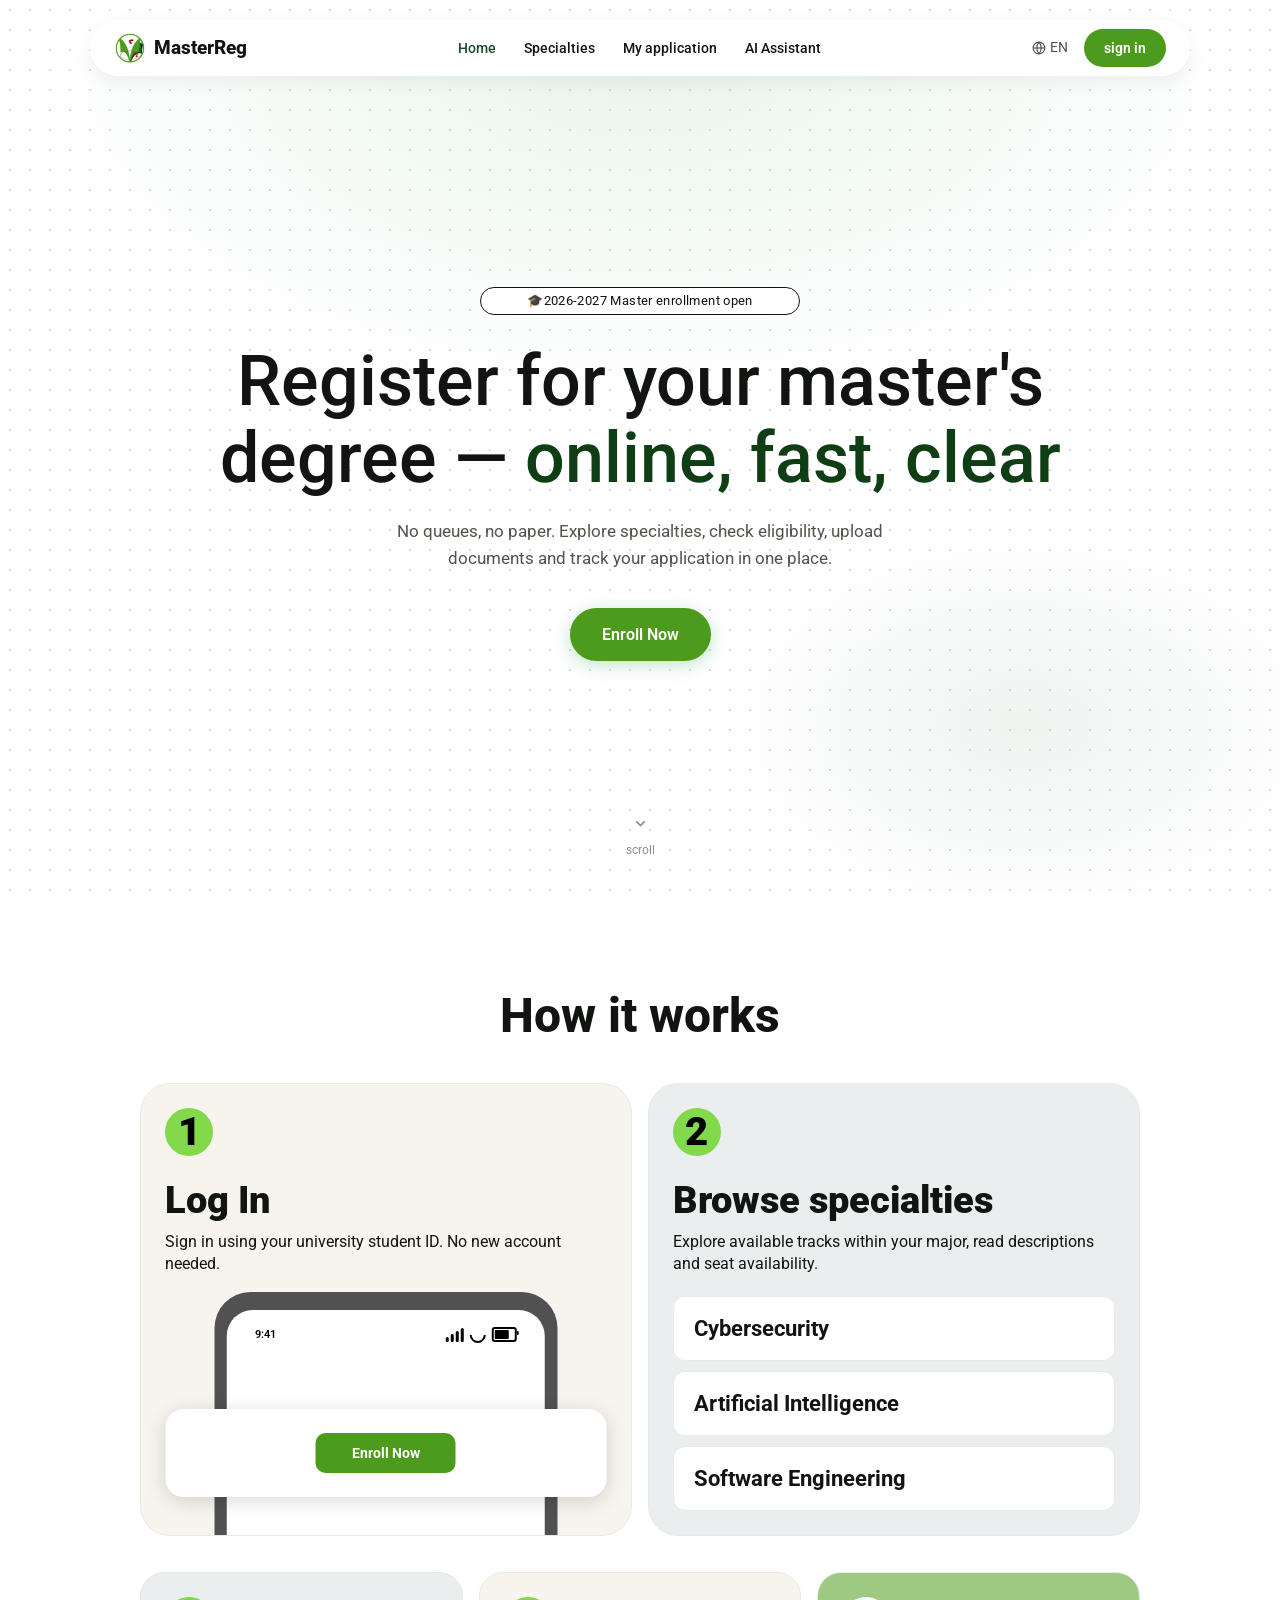
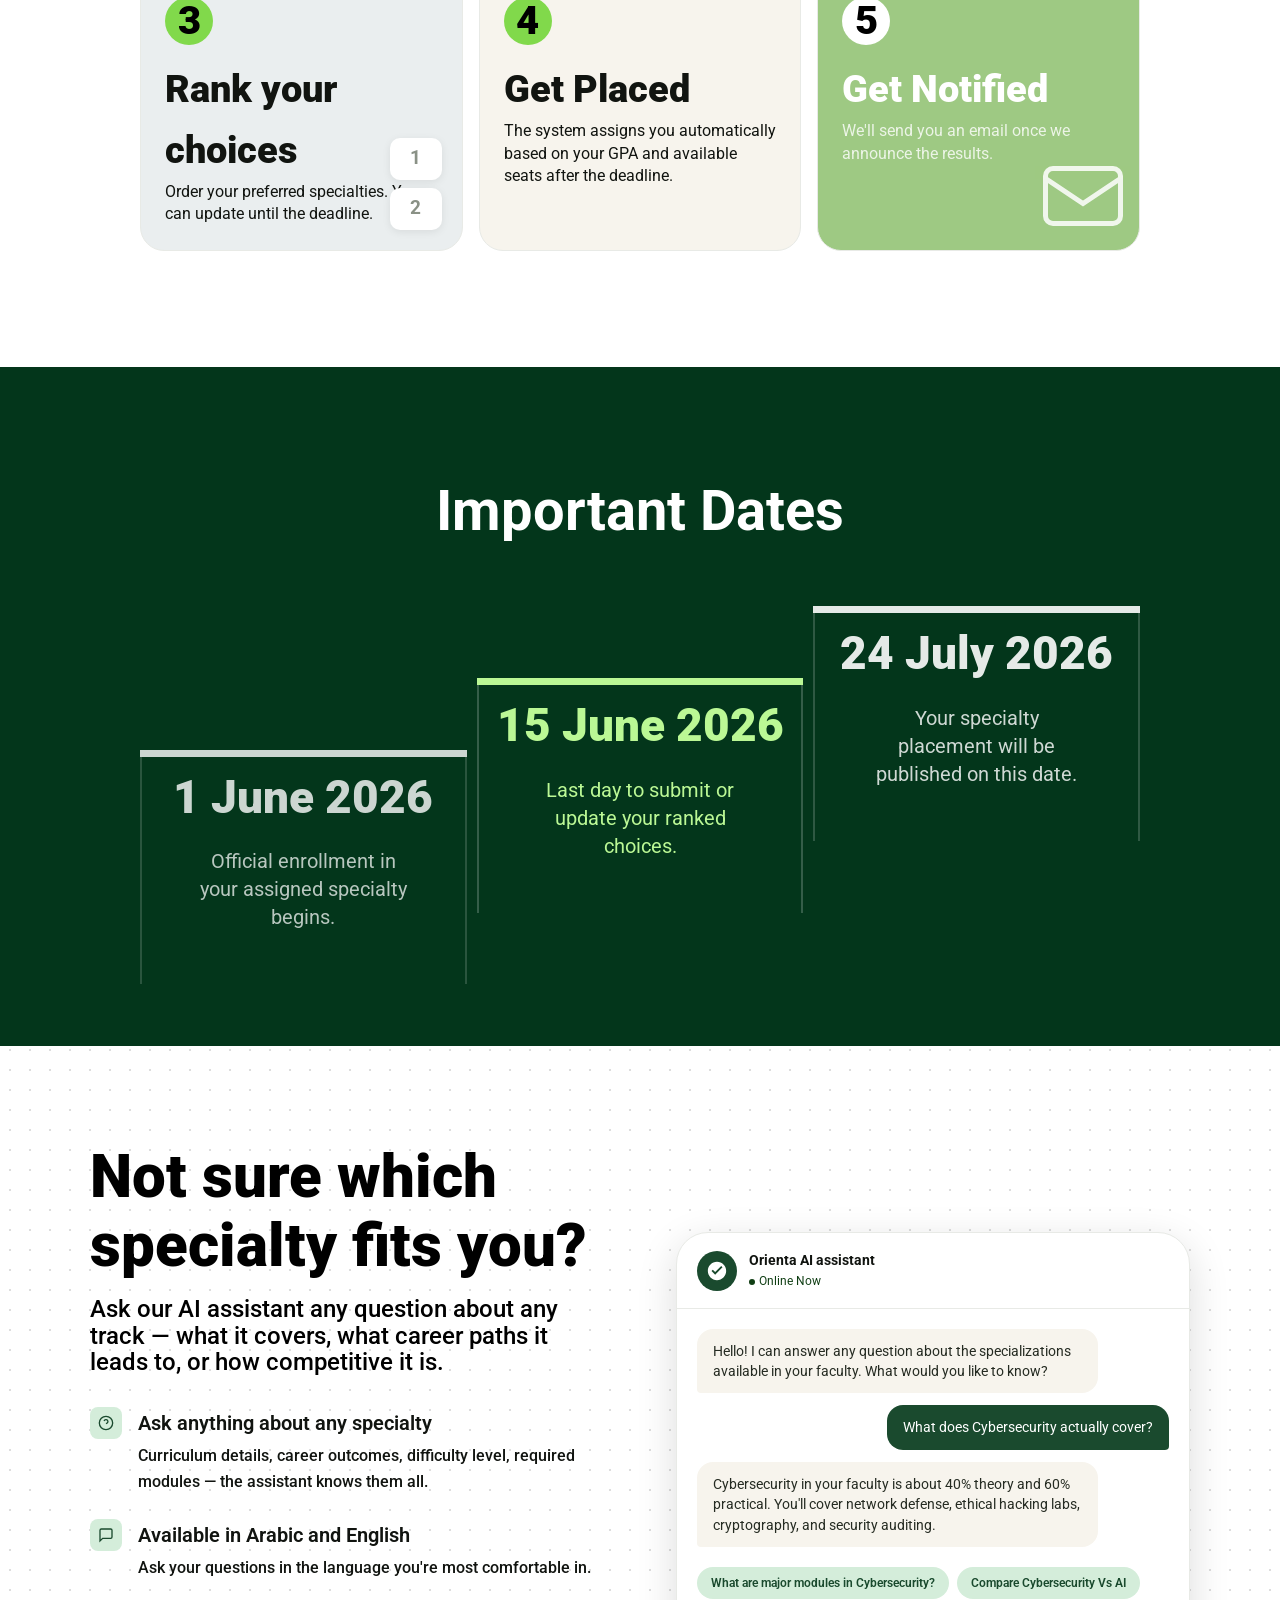
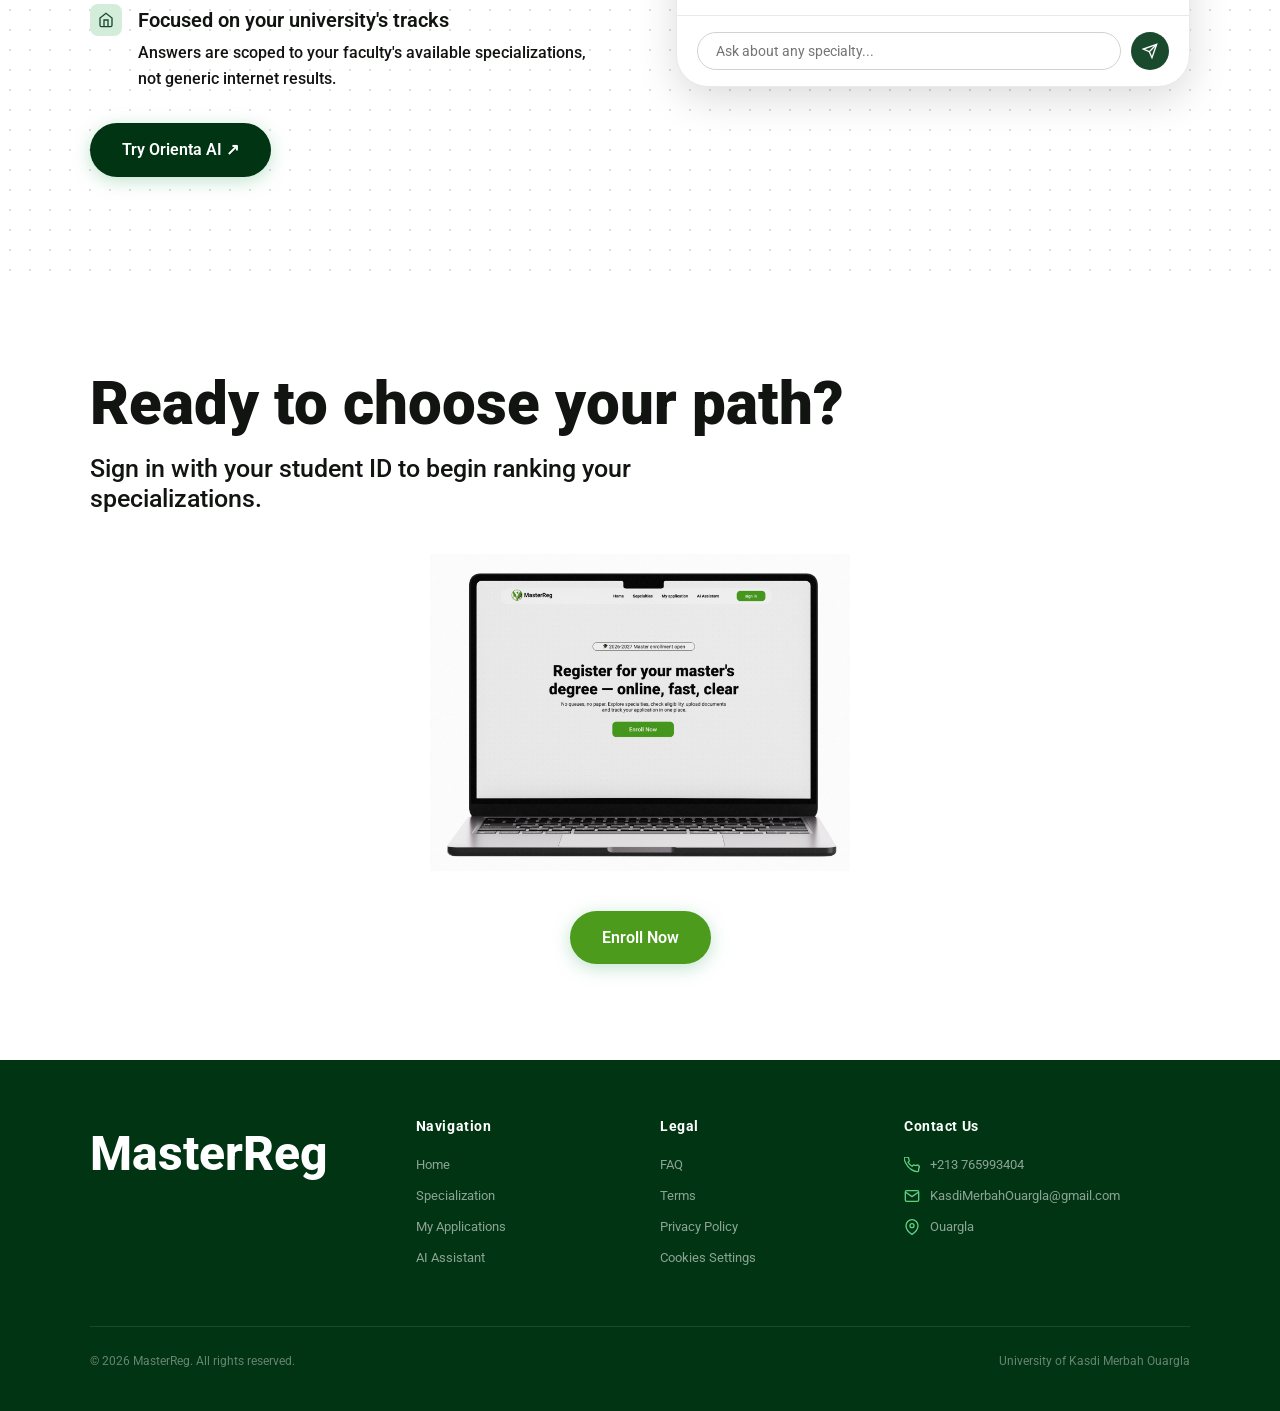
==== commit 6b4009c0: "Update image source paths in index.html" ====
--- a/index.html
+++ b/index.html
@@ -15,7 +15,7 @@
 <nav class="navbar">
   <a href="index.html" class="nav-logo">
     <div class="logo-icon">
-      <img src="images/logo.png" alt="MasterReg Logo">
+      <img src="logo.png" alt="MasterReg Logo">
     </div>
     MasterReg
   </a>
@@ -242,7 +242,7 @@
 
     <!-- IMAGE (CENTER) -->
     <div class="cta-image">
-      <img src="images/laptop.png" alt="CTA Illustration">
+      <img src="laptop.png" alt="CTA Illustration">
     </div>
 
     <!-- BUTTON (CENTER) -->
